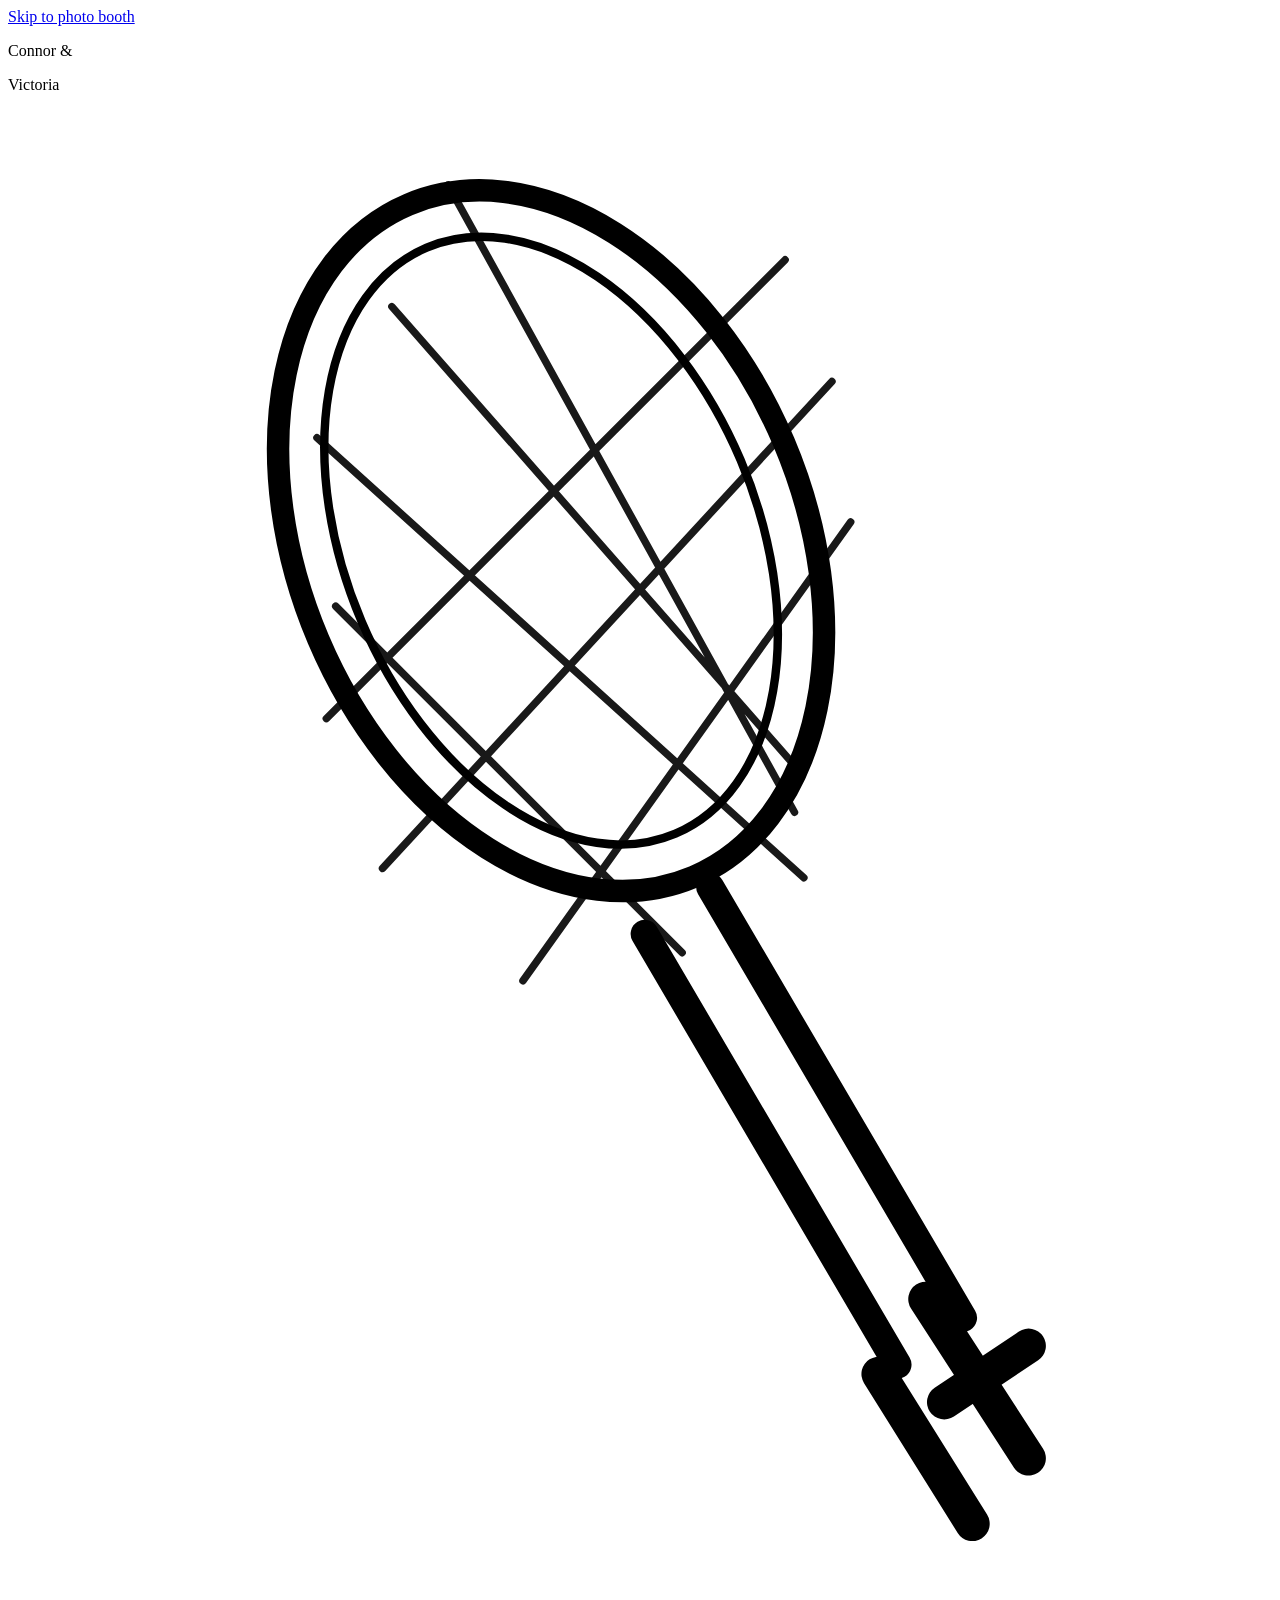
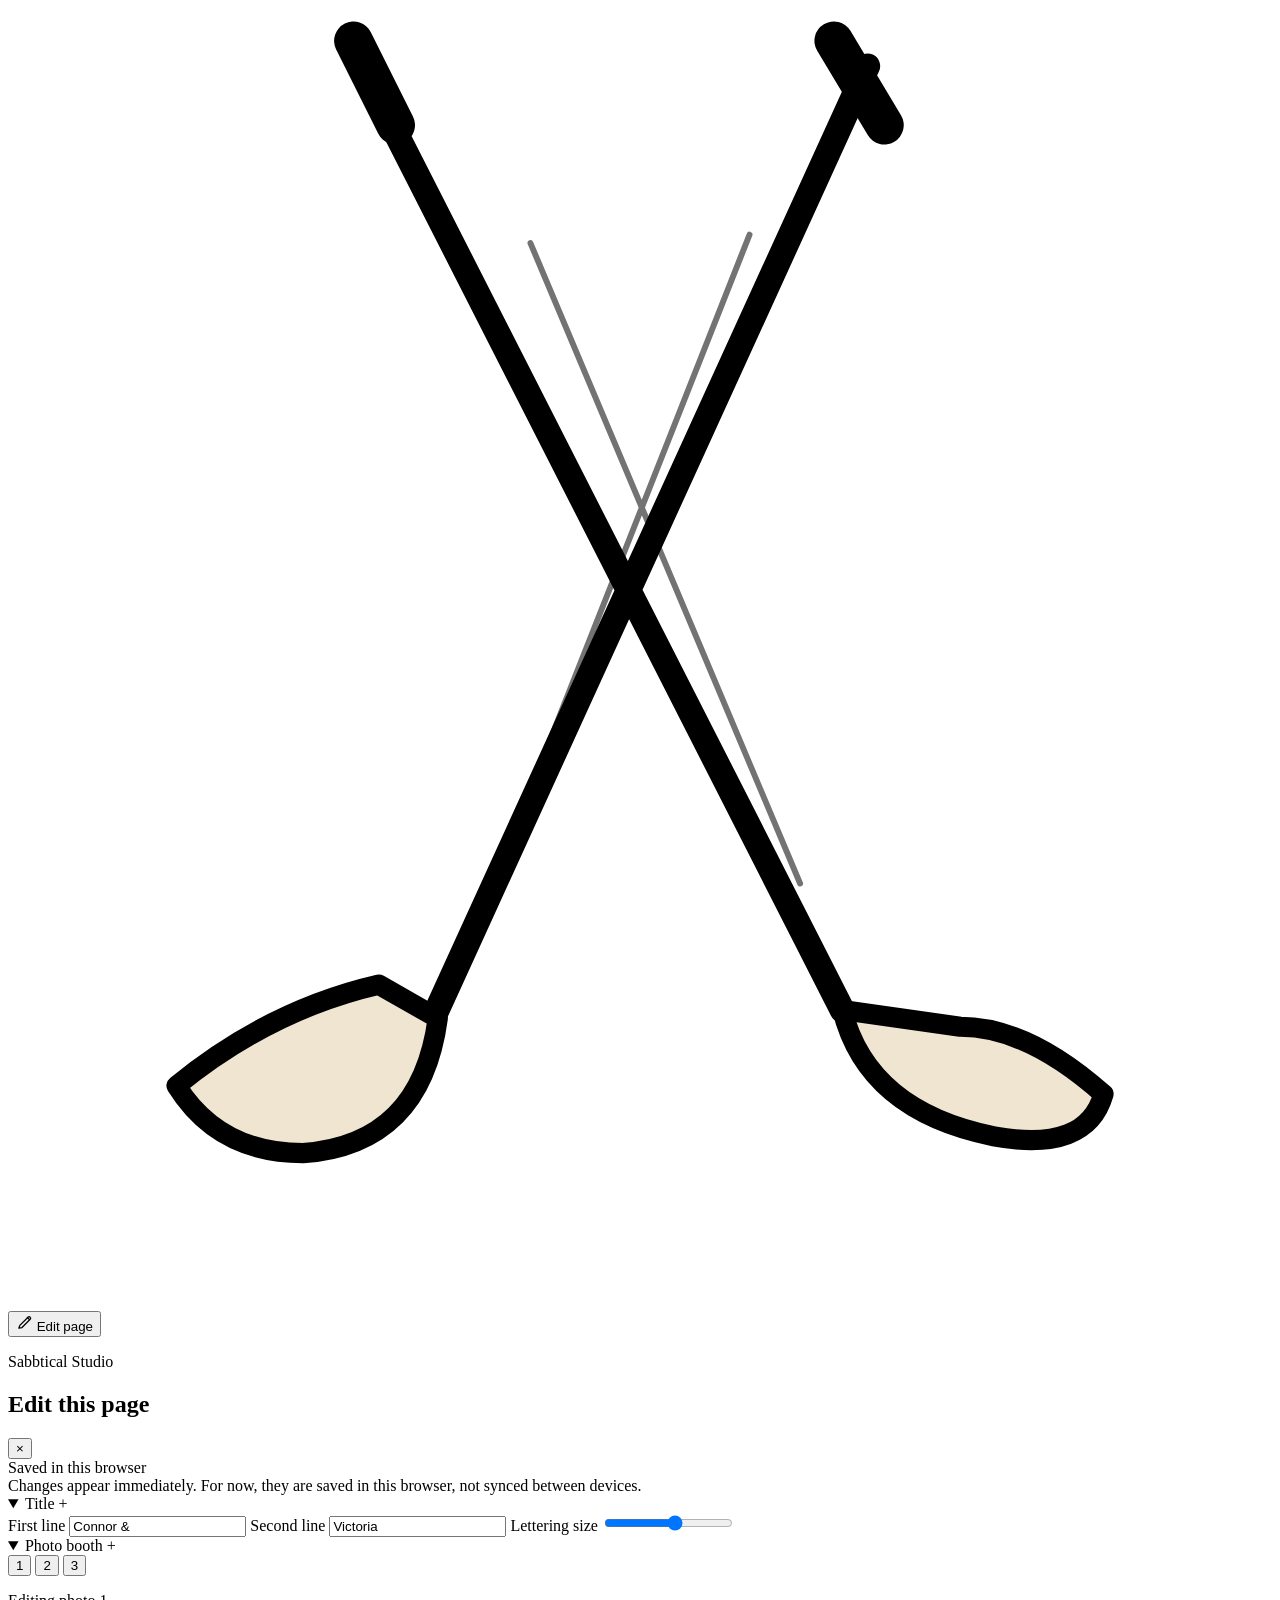
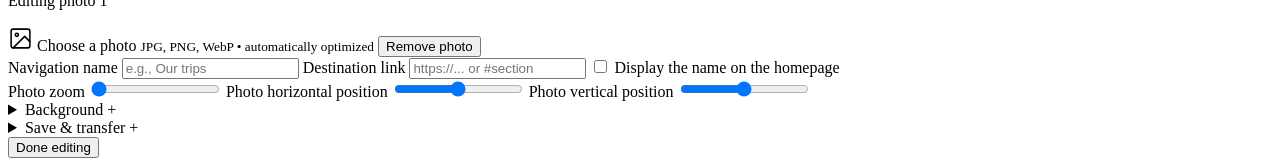
==== index.html @ 10ecfcf0 "Add editable Sabbtical homepage index.html" ====
<!doctype html>
<html lang="en">
<head>
  <meta charset="UTF-8" />
  <meta name="viewport" content="width=device-width, initial-scale=1.0" />
  <meta name="theme-color" content="#390d0d" />
  <meta name="description" content="Connor & Victoria — a little scrapbook of places and plans." />
  <link rel="preconnect" href="https://fonts.googleapis.com" />
  <link rel="preconnect" href="https://fonts.gstatic.com" crossorigin />
  <link href="https://fonts.googleapis.com/css2?family=Allura&family=Cormorant+Garamond:wght@400;500;600&family=DM+Sans:wght@400;500;600;700&display=swap" rel="stylesheet" />
  <link rel="stylesheet" href="./styles.css" />
  <title>Connor & Victoria</title>
</head>
<body>
  <a class="skip-link" href="#photobooth">Skip to photo booth</a>
  <main class="scrapbook fabric" id="scrapbook">
    <section class="hero" aria-label="Connor and Victoria introduction">
      <div class="hero-inner">
        <div class="invitation" id="invitation">
          <div class="invitation-edge" aria-hidden="true"></div>
          <div class="invitation-paper">
            <div class="invitation-hairline" aria-hidden="true"></div>
            <div class="invitation-contents">
              <p class="handwritten handwritten-top" id="titleLine1">Connor &amp;</p>
              <p class="handwritten handwritten-bottom" id="titleLine2">Victoria</p>
              <svg class="racket-sketch" viewBox="0 0 135 155" xmlns="http://www.w3.org/2000/svg" aria-hidden="true">
                <g fill="none" stroke="currentColor" stroke-linecap="round" stroke-linejoin="round">
                  <ellipse cx="58" cy="46" rx="27" ry="39" transform="rotate(-23 58 46)" stroke-width="2.4"/>
                  <ellipse cx="58" cy="46" rx="22" ry="34" transform="rotate(-23 58 46)" stroke-width=".9"/>
                  <path d="M75 83l27 46M68 88l27 46" stroke-width="3"/>
                  <path d="M98 127l11 17M93 135l10 16M100 138l9-6" stroke-width="3.7"/>
                  <path d="M41 21l43 49M33 35l52 47M35 53l37 37M47 8l37 67M34 65l49-49M40 81l48-52M55 93l35-49" stroke-width=".8" opacity=".9"/>
                </g>
              </svg>
              <svg class="golf-sketch" viewBox="0 0 150 155" xmlns="http://www.w3.org/2000/svg" aria-hidden="true">
                <g fill="none" stroke="currentColor" stroke-linecap="round" stroke-linejoin="round">
                  <path d="M43 14l56 110M102 12L50 126" stroke-width="3"/>
                  <path d="M41 9l5 10M98 9l6 10" stroke-width="4.6"/>
                  <path d="M99 124q3 12 18 15 11 2 13-5-9-8-17-8Z" fill="#efe5d1" stroke-width="2.4"/>
                  <path d="M51 125q-2 15-16 16-10 0-15-8 11-9 24-12Z" fill="#efe5d1" stroke-width="2.4"/>
                  <path d="M62 33l32 76M88 32l-30 76" stroke-width=".7" opacity=".55"/>
                </g>
              </svg>
            </div>
          </div>
        </div>
      </div>
    </section>

    <section class="photobooth-section" id="photobooth" aria-label="Three photograph navigation frames">
      <div class="photo-stage">
        <img class="floating-star star-left-top" src="./assets/gold_star_2.webp" alt="" draggable="false" />
        <img class="floating-star star-right-top" src="./assets/gold_star_1.webp" alt="" draggable="false" />
        <img class="floating-star star-right-middle" src="./assets/gold_star_4.webp" alt="" draggable="false" />
        <img class="floating-star star-left-bottom" src="./assets/gold_star_6.webp" alt="" draggable="false" />
        <img class="floating-star star-right-bottom" src="./assets/gold_star_5.webp" alt="" draggable="false" />

        <div class="photo-strip" id="photoStrip">
          <a class="photo-frame photo-frame-one" data-frame="0" tabindex="0" aria-label="Photo frame one — destination not set">
            <span class="frame-photo-area">
              <span class="frame-paper" aria-hidden="true"></span>
              <img class="frame-upload" alt="" hidden />
            </span>
            <img class="frame-border" src="./assets/photo_frame_1_photo_window.webp" alt="" draggable="false" />
            <span class="frame-label" hidden></span>
          </a>
          <a class="photo-frame photo-frame-two" data-frame="1" tabindex="0" aria-label="Photo frame two — destination not set">
            <span class="frame-photo-area">
              <span class="frame-paper" aria-hidden="true"></span>
              <img class="frame-upload" alt="" hidden />
            </span>
            <img class="frame-border" src="./assets/photo_frame_2_photo_window.webp" alt="" draggable="false" />
            <span class="frame-label" hidden></span>
          </a>
          <a class="photo-frame photo-frame-three" data-frame="2" tabindex="0" aria-label="Photo frame three — destination not set">
            <span class="frame-photo-area">
              <span class="frame-paper" aria-hidden="true"></span>
              <img class="frame-upload" alt="" hidden />
            </span>
            <img class="frame-border" src="./assets/photo_frame_3_photo_window.webp" alt="" draggable="false" />
            <span class="frame-label" hidden></span>
          </a>
        </div>
      </div>
    </section>
  </main>

  <button class="edit-fab" id="editToggle" aria-expanded="false" aria-controls="editorPanel" title="Edit this page" type="button">
    <svg viewBox="0 0 24 24" width="17" height="17" fill="none" stroke="currentColor" stroke-width="1.8" stroke-linecap="round" stroke-linejoin="round" aria-hidden="true"><path d="m16 5 3 3M4 20l4.5-.9L20 7.5a2.1 2.1 0 0 0-3-3L5.4 16.1 4 20Z" /></svg>
    <span>Edit page</span>
  </button>

  <div class="panel-overlay" id="panelOverlay" hidden></div>
  <aside class="editor-panel" id="editorPanel" aria-label="Homepage editor" aria-hidden="true">
    <div class="editor-header">
      <div>
        <p class="editor-eyebrow">Sabbtical Studio</p>
        <h2>Edit this page</h2>
      </div>
      <button class="icon-button close-editor" id="closeEditor" type="button" aria-label="Close editor">×</button>
    </div>
    <div class="editor-body">
      <div class="save-status"><span class="save-dot"></span><span id="saveStatusText">Saved in this browser</span></div>
      <div class="editor-info">Changes appear immediately. For now, they are saved in this browser, not synced between devices.</div>

      <details class="editor-group" open>
        <summary>Title <span class="summary-icon">+</span></summary>
        <div class="group-content">
          <label for="line1Input">First line</label>
          <input type="text" id="line1Input" maxlength="45" autocomplete="off" value="Connor &" />
          <label for="line2Input">Second line</label>
          <input type="text" id="line2Input" maxlength="45" autocomplete="off" value="Victoria" />
          <label for="typeSize">Lettering size</label>
          <input id="typeSize" type="range" min="75" max="120" value="100" />
        </div>
      </details>

      <details class="editor-group" open>
        <summary>Photo booth <span class="summary-icon">+</span></summary>
        <div class="group-content">
          <div class="frame-selector" role="group" aria-label="Choose a photo frame">
            <button type="button" class="frame-select active" data-select="0" aria-pressed="true">1</button>
            <button type="button" class="frame-select" data-select="1" aria-pressed="false">2</button>
            <button type="button" class="frame-select" data-select="2" aria-pressed="false">3</button>
          </div>
          <p class="frame-edit-caption" id="selectedFrameText">Editing photo 1</p>
          <label class="upload-zone" for="photoInput" id="uploadZone">
            <svg width="25" height="25" viewBox="0 0 24 24" fill="none" stroke="currentColor" stroke-width="1.5" stroke-linecap="round" stroke-linejoin="round" aria-hidden="true"><rect x="3" y="3" width="18" height="18" rx="2"/><circle cx="8.5" cy="8.5" r="1.5"/><path d="m21 15-5-5L5 21"/></svg>
            <span>Choose a photo</span>
            <small>JPG, PNG, WebP • automatically optimized</small>
            <input id="photoInput" type="file" accept="image/png,image/jpeg,image/webp" hidden />
          </label>
          <button type="button" class="editor-text-button" id="removePhoto">Remove photo</button>
          <div class="editor-divider"></div>
          <label for="navLabelInput">Navigation name</label>
          <input id="navLabelInput" type="text" placeholder="e.g., Our trips" maxlength="50" />
          <label for="navUrlInput">Destination link</label>
          <input id="navUrlInput" type="text" placeholder="https://... or #section" />
          <label class="check-row"><input id="showLabelInput" type="checkbox" /> Display the name on the homepage</label>
          <div class="editor-divider"></div>
          <label for="zoomInput">Photo zoom</label>
          <input type="range" id="zoomInput" min="100" max="220" value="100" />
          <label for="positionXInput">Photo horizontal position</label>
          <input type="range" id="positionXInput" min="0" max="100" value="50" />
          <label for="positionYInput">Photo vertical position</label>
          <input type="range" id="positionYInput" min="0" max="100" value="50" />
        </div>
      </details>

      <details class="editor-group">
        <summary>Background <span class="summary-icon">+</span></summary>
        <div class="group-content">
          <p class="quiet">The original burgundy fabric texture is included. You can replace it with another image later.</p>
          <label class="upload-zone smaller" for="backgroundInput"><span>Replace fabric texture</span><input id="backgroundInput" type="file" accept="image/png,image/jpeg,image/webp" hidden /></label>
          <button type="button" class="editor-text-button" id="resetBackground">Restore original fabric</button>
        </div>
      </details>

      <details class="editor-group">
        <summary>Save &amp; transfer <span class="summary-icon">+</span></summary>
        <div class="group-content">
          <p class="quiet">Download a copy of your edits, including your pictures. You can import the file on another browser until shared accounts are connected.</p>
          <button class="editor-action" id="exportBackup" type="button">Download my edits</button>
          <label class="editor-action secondary-action" for="importBackup">Import saved edits<input id="importBackup" type="file" accept=".json,application/json" hidden /></label>
          <button class="editor-text-button danger" id="resetAll" type="button">Reset this browser to the original design</button>
        </div>
      </details>
    </div>
    <div class="editor-footer">
      <button id="doneEditing" class="done-button" type="button">Done editing</button>
    </div>
  </aside>
  <div id="toast" class="toast" role="status" aria-live="polite"></div>
  <script src="./app.js" defer></script>
</body>
</html>
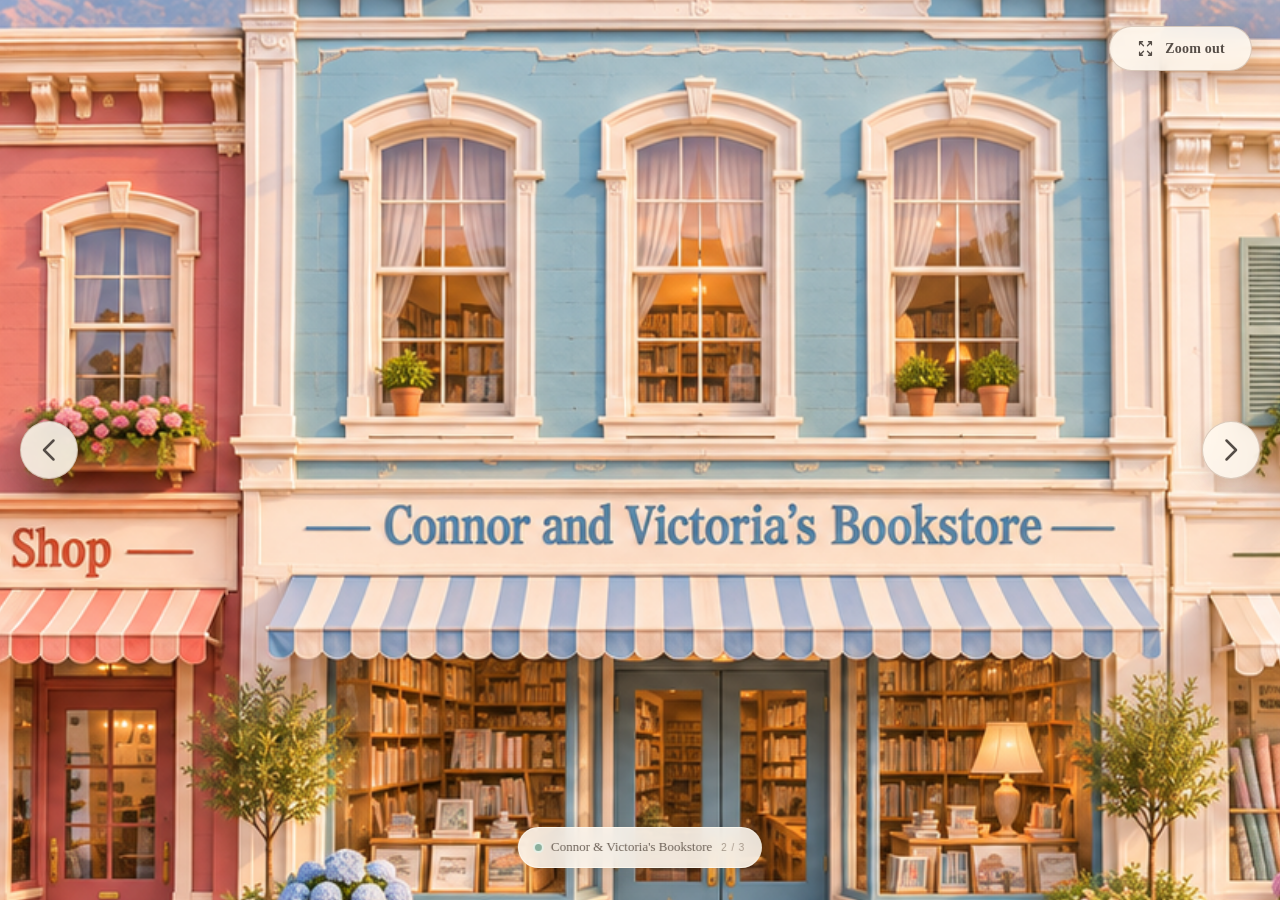
==== commit 017fc56c: "Launch interactive three-store coastal landing page with smooth camera navigation; preserve original" ====
--- a/index.html
+++ b/index.html
@@ -1,176 +1,43 @@
 <!doctype html>
 <html lang="en">
 <head>
-  <meta charset="UTF-8" />
-  <meta name="viewport" content="width=device-width, initial-scale=1.0" />
-  <meta name="theme-color" content="#390d0d" />
-  <meta name="description" content="Connor & Victoria — a little scrapbook of places and plans." />
-  <link rel="preconnect" href="https://fonts.googleapis.com" />
-  <link rel="preconnect" href="https://fonts.gstatic.com" crossorigin />
-  <link href="https://fonts.googleapis.com/css2?family=Allura&family=Cormorant+Garamond:wght@400;500;600&family=DM+Sans:wght@400;500;600;700&display=swap" rel="stylesheet" />
-  <link rel="stylesheet" href="./styles.css" />
-  <title>Connor & Victoria</title>
+  <meta charset="utf-8">
+  <meta name="viewport" content="width=device-width, initial-scale=1, viewport-fit=cover">
+  <meta name="theme-color" content="#edc8bd">
+  <meta name="description" content="Take a stroll through Connor and Victoria's little coastal town.">
+  <title>Connor & Victoria · Our Little Town</title>
+  <link rel="preload" href="./assets/storefront-scene.webp" as="image" type="image/webp">
+  <link rel="stylesheet" href="./street.css">
+  <script src="./street.js" defer></script>
 </head>
 <body>
-  <a class="skip-link" href="#photobooth">Skip to photo booth</a>
-  <main class="scrapbook fabric" id="scrapbook">
-    <section class="hero" aria-label="Connor and Victoria introduction">
-      <div class="hero-inner">
-        <div class="invitation" id="invitation">
-          <div class="invitation-edge" aria-hidden="true"></div>
-          <div class="invitation-paper">
-            <div class="invitation-hairline" aria-hidden="true"></div>
-            <div class="invitation-contents">
-              <p class="handwritten handwritten-top" id="titleLine1">Connor &amp;</p>
-              <p class="handwritten handwritten-bottom" id="titleLine2">Victoria</p>
-              <svg class="racket-sketch" viewBox="0 0 135 155" xmlns="http://www.w3.org/2000/svg" aria-hidden="true">
-                <g fill="none" stroke="currentColor" stroke-linecap="round" stroke-linejoin="round">
-                  <ellipse cx="58" cy="46" rx="27" ry="39" transform="rotate(-23 58 46)" stroke-width="2.4"/>
-                  <ellipse cx="58" cy="46" rx="22" ry="34" transform="rotate(-23 58 46)" stroke-width=".9"/>
-                  <path d="M75 83l27 46M68 88l27 46" stroke-width="3"/>
-                  <path d="M98 127l11 17M93 135l10 16M100 138l9-6" stroke-width="3.7"/>
-                  <path d="M41 21l43 49M33 35l52 47M35 53l37 37M47 8l37 67M34 65l49-49M40 81l48-52M55 93l35-49" stroke-width=".8" opacity=".9"/>
-                </g>
-              </svg>
-              <svg class="golf-sketch" viewBox="0 0 150 155" xmlns="http://www.w3.org/2000/svg" aria-hidden="true">
-                <g fill="none" stroke="currentColor" stroke-linecap="round" stroke-linejoin="round">
-                  <path d="M43 14l56 110M102 12L50 126" stroke-width="3"/>
-                  <path d="M41 9l5 10M98 9l6 10" stroke-width="4.6"/>
-                  <path d="M99 124q3 12 18 15 11 2 13-5-9-8-17-8Z" fill="#efe5d1" stroke-width="2.4"/>
-                  <path d="M51 125q-2 15-16 16-10 0-15-8 11-9 24-12Z" fill="#efe5d1" stroke-width="2.4"/>
-                  <path d="M62 33l32 76M88 32l-30 76" stroke-width=".7" opacity=".55"/>
-                </g>
-              </svg>
-            </div>
-          </div>
-        </div>
+  <main class="street" id="street" aria-label="Explore Connor and Victoria's three seaside shops">
+    <div class="camera" id="camera" aria-label="Three pastel storefronts on a seaside street at golden hour: Connor's Coffee Shop, Connor and Victoria's Bookstore, and Victoria's Hobby Store">
+      <img id="street-image" class="street-image" src="./assets/storefront-scene.webp" width="1672" height="941" alt="A beautifully detailed coastal street at golden hour, with a pink coffee shop, a blue bookstore and a white hobby store under striped awnings; mountains and the sea behind them." draggable="false">
+      <div class="overview-hotspots" id="hotspots" aria-label="Choose a storefront">
+        <button class="hotspot" type="button" data-target="0" aria-label="Zoom in on Connor's Coffee Shop" title="Connor's Coffee Shop"></button>
+        <button class="hotspot" type="button" data-target="1" aria-label="Zoom in on Connor and Victoria's Bookstore" title="Connor and Victoria's Bookstore"></button>
+        <button class="hotspot" type="button" data-target="2" aria-label="Zoom in on Victoria's Hobby Store" title="Victoria's Hobby Store"></button>
       </div>
-    </section>
-
-    <section class="photobooth-section" id="photobooth" aria-label="Three photograph navigation frames">
-      <div class="photo-stage">
-        <img class="floating-star star-left-top" src="./assets/gold_star_2.webp" alt="" draggable="false" />
-        <img class="floating-star star-right-top" src="./assets/gold_star_1.webp" alt="" draggable="false" />
-        <img class="floating-star star-right-middle" src="./assets/gold_star_4.webp" alt="" draggable="false" />
-        <img class="floating-star star-left-bottom" src="./assets/gold_star_6.webp" alt="" draggable="false" />
-        <img class="floating-star star-right-bottom" src="./assets/gold_star_5.webp" alt="" draggable="false" />
-
-        <div class="photo-strip" id="photoStrip">
-          <a class="photo-frame photo-frame-one" data-frame="0" tabindex="0" aria-label="Photo frame one — destination not set">
-            <span class="frame-photo-area">
-              <span class="frame-paper" aria-hidden="true"></span>
-              <img class="frame-upload" alt="" hidden />
-            </span>
-            <img class="frame-border" src="./assets/photo_frame_1_photo_window.webp" alt="" draggable="false" />
-            <span class="frame-label" hidden></span>
-          </a>
-          <a class="photo-frame photo-frame-two" data-frame="1" tabindex="0" aria-label="Photo frame two — destination not set">
-            <span class="frame-photo-area">
-              <span class="frame-paper" aria-hidden="true"></span>
-              <img class="frame-upload" alt="" hidden />
-            </span>
-            <img class="frame-border" src="./assets/photo_frame_2_photo_window.webp" alt="" draggable="false" />
-            <span class="frame-label" hidden></span>
-          </a>
-          <a class="photo-frame photo-frame-three" data-frame="2" tabindex="0" aria-label="Photo frame three — destination not set">
-            <span class="frame-photo-area">
-              <span class="frame-paper" aria-hidden="true"></span>
-              <img class="frame-upload" alt="" hidden />
-            </span>
-            <img class="frame-border" src="./assets/photo_frame_3_photo_window.webp" alt="" draggable="false" />
-            <span class="frame-label" hidden></span>
-          </a>
-        </div>
-      </div>
-    </section>
+    </div>
+    <nav class="explore" aria-label="Street navigation">
+      <button type="button" class="street-arrow previous" id="previous" aria-label="Previous shop" title="Previous shop">
+        <svg viewBox="0 0 32 32" fill="none" aria-hidden="true"><path d="M20.5 6.5 11 16l9.5 9.5" stroke="currentColor" stroke-width="2.5" stroke-linecap="round" stroke-linejoin="round"/></svg>
+      </button>
+      <button type="button" class="street-arrow next" id="next" aria-label="Next shop" title="Next shop">
+        <svg viewBox="0 0 32 32" fill="none" aria-hidden="true"><path d="M11.5 6.5 21 16l-9.5 9.5" stroke="currentColor" stroke-width="2.5" stroke-linecap="round" stroke-linejoin="round"/></svg>
+      </button>
+    </nav>
+    <button class="zoom-toggle" id="zoom-toggle" type="button" aria-label="Zoom out to see all three shops" title="See the full street">
+      <svg viewBox="0 0 24 24" fill="none" aria-hidden="true"><path d="M8.25 3.5H4.5v3.75M15.75 3.5h3.75v3.75M8.25 20.5H4.5v-3.75m11.25 3.75h3.75v-3.75M4.5 3.5l5 5m10-5-5 5m-10 12 5-5m10 5-5-5" stroke="currentColor" stroke-width="1.65" stroke-linecap="round" stroke-linejoin="round"/></svg>
+      <span id="zoom-label">Zoom out</span>
+    </button>
+    <div class="location-chip" id="location-chip" role="status" aria-live="polite">
+      <span class="chip-dot" aria-hidden="true"></span>
+      <span id="location-name">Connor & Victoria's Bookstore</span>
+      <span class="chip-count" id="location-count">2 / 3</span>
+    </div>
+    <span class="swipe-hint" id="swipe-hint" aria-hidden="true">← swipe to explore →</span>
   </main>
-
-  <button class="edit-fab" id="editToggle" aria-expanded="false" aria-controls="editorPanel" title="Edit this page" type="button">
-    <svg viewBox="0 0 24 24" width="17" height="17" fill="none" stroke="currentColor" stroke-width="1.8" stroke-linecap="round" stroke-linejoin="round" aria-hidden="true"><path d="m16 5 3 3M4 20l4.5-.9L20 7.5a2.1 2.1 0 0 0-3-3L5.4 16.1 4 20Z" /></svg>
-    <span>Edit page</span>
-  </button>
-
-  <div class="panel-overlay" id="panelOverlay" hidden></div>
-  <aside class="editor-panel" id="editorPanel" aria-label="Homepage editor" aria-hidden="true">
-    <div class="editor-header">
-      <div>
-        <p class="editor-eyebrow">Sabbtical Studio</p>
-        <h2>Edit this page</h2>
-      </div>
-      <button class="icon-button close-editor" id="closeEditor" type="button" aria-label="Close editor">×</button>
-    </div>
-    <div class="editor-body">
-      <div class="save-status"><span class="save-dot"></span><span id="saveStatusText">Saved in this browser</span></div>
-      <div class="editor-info">Changes appear immediately. For now, they are saved in this browser, not synced between devices.</div>
-
-      <details class="editor-group" open>
-        <summary>Title <span class="summary-icon">+</span></summary>
-        <div class="group-content">
-          <label for="line1Input">First line</label>
-          <input type="text" id="line1Input" maxlength="45" autocomplete="off" value="Connor &" />
-          <label for="line2Input">Second line</label>
-          <input type="text" id="line2Input" maxlength="45" autocomplete="off" value="Victoria" />
-          <label for="typeSize">Lettering size</label>
-          <input id="typeSize" type="range" min="75" max="120" value="100" />
-        </div>
-      </details>
-
-      <details class="editor-group" open>
-        <summary>Photo booth <span class="summary-icon">+</span></summary>
-        <div class="group-content">
-          <div class="frame-selector" role="group" aria-label="Choose a photo frame">
-            <button type="button" class="frame-select active" data-select="0" aria-pressed="true">1</button>
-            <button type="button" class="frame-select" data-select="1" aria-pressed="false">2</button>
-            <button type="button" class="frame-select" data-select="2" aria-pressed="false">3</button>
-          </div>
-          <p class="frame-edit-caption" id="selectedFrameText">Editing photo 1</p>
-          <label class="upload-zone" for="photoInput" id="uploadZone">
-            <svg width="25" height="25" viewBox="0 0 24 24" fill="none" stroke="currentColor" stroke-width="1.5" stroke-linecap="round" stroke-linejoin="round" aria-hidden="true"><rect x="3" y="3" width="18" height="18" rx="2"/><circle cx="8.5" cy="8.5" r="1.5"/><path d="m21 15-5-5L5 21"/></svg>
-            <span>Choose a photo</span>
-            <small>JPG, PNG, WebP • automatically optimized</small>
-            <input id="photoInput" type="file" accept="image/png,image/jpeg,image/webp" hidden />
-          </label>
-          <button type="button" class="editor-text-button" id="removePhoto">Remove photo</button>
-          <div class="editor-divider"></div>
-          <label for="navLabelInput">Navigation name</label>
-          <input id="navLabelInput" type="text" placeholder="e.g., Our trips" maxlength="50" />
-          <label for="navUrlInput">Destination link</label>
-          <input id="navUrlInput" type="text" placeholder="https://... or #section" />
-          <label class="check-row"><input id="showLabelInput" type="checkbox" /> Display the name on the homepage</label>
-          <div class="editor-divider"></div>
-          <label for="zoomInput">Photo zoom</label>
-          <input type="range" id="zoomInput" min="100" max="220" value="100" />
-          <label for="positionXInput">Photo horizontal position</label>
-          <input type="range" id="positionXInput" min="0" max="100" value="50" />
-          <label for="positionYInput">Photo vertical position</label>
-          <input type="range" id="positionYInput" min="0" max="100" value="50" />
-        </div>
-      </details>
-
-      <details class="editor-group">
-        <summary>Background <span class="summary-icon">+</span></summary>
-        <div class="group-content">
-          <p class="quiet">The original burgundy fabric texture is included. You can replace it with another image later.</p>
-          <label class="upload-zone smaller" for="backgroundInput"><span>Replace fabric texture</span><input id="backgroundInput" type="file" accept="image/png,image/jpeg,image/webp" hidden /></label>
-          <button type="button" class="editor-text-button" id="resetBackground">Restore original fabric</button>
-        </div>
-      </details>
-
-      <details class="editor-group">
-        <summary>Save &amp; transfer <span class="summary-icon">+</span></summary>
-        <div class="group-content">
-          <p class="quiet">Download a copy of your edits, including your pictures. You can import the file on another browser until shared accounts are connected.</p>
-          <button class="editor-action" id="exportBackup" type="button">Download my edits</button>
-          <label class="editor-action secondary-action" for="importBackup">Import saved edits<input id="importBackup" type="file" accept=".json,application/json" hidden /></label>
-          <button class="editor-text-button danger" id="resetAll" type="button">Reset this browser to the original design</button>
-        </div>
-      </details>
-    </div>
-    <div class="editor-footer">
-      <button id="doneEditing" class="done-button" type="button">Done editing</button>
-    </div>
-  </aside>
-  <div id="toast" class="toast" role="status" aria-live="polite"></div>
-  <script src="./app.js" defer></script>
 </body>
 </html>
--- a/street.css
+++ b/street.css
@@ -0,0 +1,34 @@
+:root{color-scheme:light;--control-bg:rgba(255,250,241,.87);--control-border:rgba(150,116,96,.33);--control-text:#554d47}
+*,*::before,*::after{box-sizing:border-box}
+html,body{margin:0;width:100%;height:100%;overflow:hidden}
+body{font-family:Georgia,'Times New Roman',serif;background:#eed1bc;-webkit-font-smoothing:antialiased}
+button{font:inherit;-webkit-tap-highlight-color:transparent;cursor:pointer}
+button:focus-visible{outline:3px solid #3a6c91;outline-offset:3px}
+.street{position:relative;width:100%;height:100vh;height:100dvh;min-height:320px;overflow:hidden;background:radial-gradient(ellipse at 50% 36%,#f4d7cd 0%,#f5d1c0 54%,#e3c5aa 100%);isolation:isolate}
+.camera{position:absolute;inset:0;overflow:hidden;touch-action:pan-y;cursor:grab}
+.camera:active{cursor:grabbing}
+.street-image{position:absolute;left:0;top:0;max-width:none;display:block;pointer-events:none;user-select:none;transition:width 1050ms cubic-bezier(.21,.77,.15,1),height 1050ms cubic-bezier(.21,.77,.15,1),left 1050ms cubic-bezier(.21,.77,.15,1),top 1050ms cubic-bezier(.21,.77,.15,1);will-change:width,height,left,top}
+.street.no-motion .street-image{transition:none}
+.overview-hotspots{position:absolute;inset:0;pointer-events:none}
+.hotspot{position:absolute;background:transparent;pointer-events:none;border:0;border-radius:2px;transition:box-shadow .2s,background .2s}
+.street.overview .hotspot{pointer-events:auto}
+.street.overview .hotspot:hover,.street.overview .hotspot:focus-visible{background:rgba(255,255,255,.055);box-shadow:inset 0 0 0 3px rgba(255,248,219,.76),0 0 25px rgba(255,245,205,.46)}
+.street-arrow,.zoom-toggle{position:absolute;z-index:5;display:flex;align-items:center;justify-content:center;color:var(--control-text);border:1px solid var(--control-border);background:var(--control-bg);box-shadow:0 5px 25px rgba(66,51,37,.15);backdrop-filter:blur(10px);-webkit-backdrop-filter:blur(10px);transition:transform .18s,opacity .22s,background .18s}
+.street-arrow:hover,.zoom-toggle:hover{background:rgba(255,253,245,.98);transform:translateY(-50%) scale(1.055)}
+.street-arrow{top:50%;width:58px;height:58px;border-radius:50%;padding:12px;transform:translateY(-50%)}
+.street-arrow svg{height:100%;width:100%}
+.street-arrow.previous{left:max(20px,env(safe-area-inset-left))}
+.street-arrow.next{right:max(20px,env(safe-area-inset-right))}
+.street-arrow[hidden]{display:none}
+.zoom-toggle{top:max(26px,env(safe-area-inset-top));right:max(28px,env(safe-area-inset-right));min-width:143px;min-height:45px;display:flex;gap:10px;padding:10px 18px;border-radius:100px;letter-spacing:.015em;font-size:14px;font-weight:bold}
+.zoom-toggle:hover{transform:scale(1.035)}
+.zoom-toggle svg{width:19px;height:19px;flex:none}
+.location-chip{position:absolute;z-index:4;bottom:max(32px,env(safe-area-inset-bottom));left:50%;transform:translateX(-50%);display:flex;align-items:center;gap:9px;padding:11px 16px;border:1px solid rgba(255,251,240,.77);border-radius:100px;background:rgba(255,250,242,.88);color:#6d6258;box-shadow:0 5px 22px rgba(69,52,43,.14);backdrop-filter:blur(10px);-webkit-backdrop-filter:blur(10px);white-space:nowrap;font:500 13px/1.3 Georgia,serif;max-width:calc(100vw - 35px)}
+.chip-dot{width:7px;height:7px;flex:none;background:#8baf9c;border-radius:50%;box-shadow:0 0 0 2px #e6f0e6}
+.chip-count{color:#a79a8c;font-family:Arial,sans-serif;font-size:10px;letter-spacing:.09em;flex:none}
+.swipe-hint{position:absolute;z-index:4;bottom:97px;left:50%;transform:translateX(-50%);padding:7px 12px;border-radius:100px;background:rgba(255,251,246,.74);color:#6b5b52;font:12px Georgia,serif;opacity:0;pointer-events:none;white-space:nowrap}
+.street.overview .location-chip{opacity:0;pointer-events:none}
+.street.overview .street-arrow{display:none}
+@media (max-width:780px){.street-arrow{height:48px;width:48px;padding:10px}.street-arrow.previous{left:9px}.street-arrow.next{right:9px}.zoom-toggle{top:max(14px,env(safe-area-inset-top));right:max(14px,env(safe-area-inset-right));min-width:130px;min-height:43px;padding:8px 14px;font-size:13px}.location-chip{font-size:12px;bottom:max(27px,env(safe-area-inset-bottom));padding:10px 13px}.swipe-hint{opacity:.9}}
+@media(max-width:420px){.location-chip{font-size:11px;gap:7px}.street-arrow{width:43px;height:43px}.swipe-hint{bottom:85px}}
+@media(prefers-reduced-motion:reduce){.street-image,.street-arrow,.zoom-toggle{transition:none!important}.swipe-hint{display:none}}
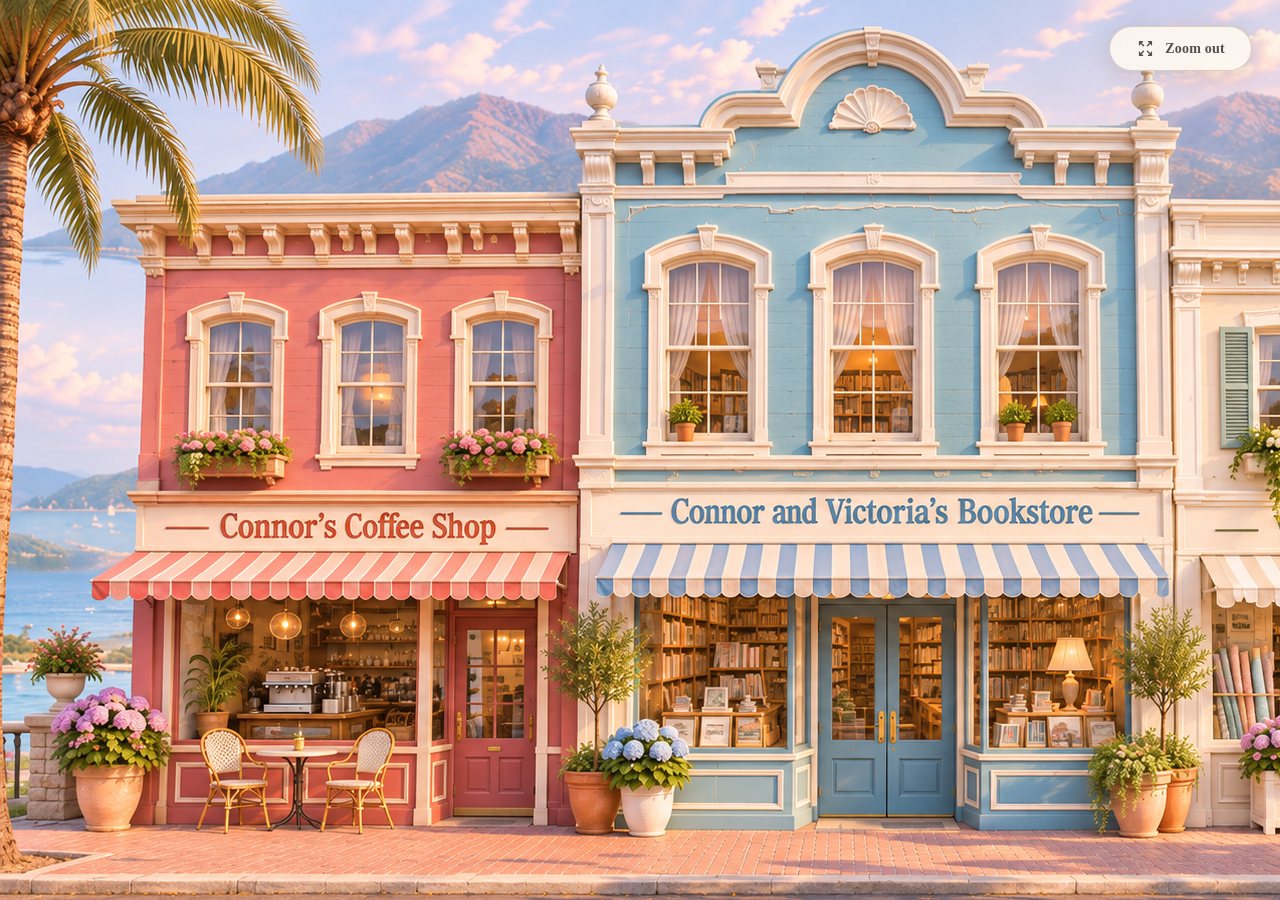
==== commit 59c64bbb: "Use bounded storefront world with clickable stores and walking visitors" ====
--- a/index.html
+++ b/index.html
@@ -11,33 +11,58 @@
   <script src="./street.js" defer></script>
 </head>
 <body>
-  <main class="street" id="street" aria-label="Explore Connor and Victoria's three seaside shops">
+  <main class="street overview" id="street" aria-label="Explore Connor and Victoria's three seaside shops">
     <div class="camera" id="camera" aria-label="Three pastel storefronts on a seaside street at golden hour: Connor's Coffee Shop, Connor and Victoria's Bookstore, and Victoria's Hobby Store">
-      <img id="street-image" class="street-image" src="./assets/storefront-scene.webp" width="1672" height="941" alt="A beautifully detailed coastal street at golden hour, with a pink coffee shop, a blue bookstore and a white hobby store under striped awnings; mountains and the sea behind them." draggable="false">
-      <div class="overview-hotspots" id="hotspots" aria-label="Choose a storefront">
-        <button class="hotspot" type="button" data-target="0" aria-label="Zoom in on Connor's Coffee Shop" title="Connor's Coffee Shop"></button>
-        <button class="hotspot" type="button" data-target="1" aria-label="Zoom in on Connor and Victoria's Bookstore" title="Connor and Victoria's Bookstore"></button>
-        <button class="hotspot" type="button" data-target="2" aria-label="Zoom in on Victoria's Hobby Store" title="Victoria's Hobby Store"></button>
+      <div class="scene-world" id="scene-world">
+        <img id="street-image" class="street-image" src="./assets/storefront-scene.webp" width="1672" height="941" alt="A beautifully detailed coastal street at golden hour, with a pink coffee shop, a blue bookstore and a white hobby store under striped awnings; mountains and the sea behind them." draggable="false">
+        <div class="characters" aria-hidden="true">
+          <div class="person person-connor">
+            <svg viewBox="0 0 64 132" fill="none" aria-hidden="true">
+              <ellipse cx="32" cy="126" rx="25" ry="5" fill="#514D46" opacity=".22"/>
+              <g class="walking-leg left-leg"><path d="M25 91 23 118" stroke="#B5A38C" stroke-width="12" stroke-linecap="round"/><path d="M23 119h-12" stroke="#6B5546" stroke-width="8" stroke-linecap="round"/></g>
+              <g class="walking-leg right-leg"><path d="M40 91 42 118" stroke="#B5A38C" stroke-width="12" stroke-linecap="round"/><path d="M42 119h12" stroke="#6B5546" stroke-width="8" stroke-linecap="round"/></g>
+              <path d="M18 51c-7 6-10 17-11 36" stroke="#C7A282" stroke-width="10" stroke-linecap="round"/>
+              <path d="M47 51c6 6 9 17 10 35" stroke="#C7A282" stroke-width="10" stroke-linecap="round"/>
+              <path d="M19 48c7-5 24-5 30 0l3 48H14l5-48Z" fill="#87A69A"/>
+              <path d="M20 48c7-4 24-4 28 0l3 46H16l4-46Z" fill="#9EB7A3"/>
+              <path d="M29 43h8v10h-8z" fill="#C9A082"/>
+              <ellipse cx="33" cy="29" rx="18" ry="22" fill="#DAB391"/>
+              <path d="M15 29c-4-21 5-30 19-30 17 0 24 14 19 28-4-8-8-14-13-15-8 10-15 9-25 17Z" fill="#604A39"/>
+              <path d="M15 24c2-13 12-21 25-18" stroke="#775843" stroke-width="6" stroke-linecap="round"/>
+              <circle cx="26" cy="30" r="1.5" fill="#685142"/><circle cx="41" cy="30" r="1.5" fill="#685142"/>
+              <path d="M30 40q4 3 7 0" stroke="#AC776B" stroke-width="1.6" stroke-linecap="round"/>
+            </svg>
+          </div>
+          <div class="person person-victoria">
+            <svg viewBox="0 0 64 132" fill="none" aria-hidden="true">
+              <ellipse cx="32" cy="126" rx="24" ry="5" fill="#514D46" opacity=".22"/>
+              <path d="M13 26C11 7 22 1 34 1c16 0 23 12 20 30l2 38H9l4-43Z" fill="#674A3B"/>
+              <g class="walking-leg left-leg"><path d="M25 94 24 119" stroke="#C8A185" stroke-width="10" stroke-linecap="round"/><path d="M24 120h-11" stroke="#855D59" stroke-width="7" stroke-linecap="round"/></g>
+              <g class="walking-leg right-leg"><path d="M39 94 41 119" stroke="#C8A185" stroke-width="10" stroke-linecap="round"/><path d="M41 120h11" stroke="#855D59" stroke-width="7" stroke-linecap="round"/></g>
+              <path d="M19 50c-6 9-7 23-9 36" stroke="#D9AF90" stroke-width="8" stroke-linecap="round"/>
+              <path d="M46 51c7 8 8 22 9 36" stroke="#D9AF90" stroke-width="8" stroke-linecap="round"/>
+              <path d="M22 47c6-4 21-4 25 0l14 52H5l17-52Z" fill="#D99891"/>
+              <path d="M22 49c6-4 21-4 24 0l5 27H14l8-27Z" fill="#E9AEA0"/>
+              <path d="M28 43h9v10h-9z" fill="#D1A58B"/>
+              <ellipse cx="32" cy="29" rx="16" ry="21" fill="#E0B698"/>
+              <path d="M15 28C13 9 26 1 38 7c10 2 17 14 13 26-5-5-9-12-10-20-7 9-15 11-26 15Z" fill="#674A3B"/>
+              <path d="M17 29 13 66M49 29l5 38" stroke="#674A3B" stroke-width="9" stroke-linecap="round"/>
+              <circle cx="26" cy="30" r="1.4" fill="#6D5347"/><circle cx="39" cy="30" r="1.4" fill="#6D5347"/>
+              <path d="M29 40q4 3 7 0" stroke="#B97872" stroke-width="1.6" stroke-linecap="round"/>
+            </svg>
+          </div>
+        </div>
+        <div class="overview-hotspots" id="hotspots" aria-label="Choose a storefront">
+          <button class="hotspot" type="button" data-target="0" aria-label="Zoom in on Connor's Coffee Shop" title="Connor's Coffee Shop"></button>
+          <button class="hotspot" type="button" data-target="1" aria-label="Zoom in on Connor and Victoria's Bookstore" title="Connor and Victoria's Bookstore"></button>
+          <button class="hotspot" type="button" data-target="2" aria-label="Zoom in on Victoria's Hobby Store" title="Victoria's Hobby Store"></button>
+        </div>
       </div>
     </div>
-    <nav class="explore" aria-label="Street navigation">
-      <button type="button" class="street-arrow previous" id="previous" aria-label="Previous shop" title="Previous shop">
-        <svg viewBox="0 0 32 32" fill="none" aria-hidden="true"><path d="M20.5 6.5 11 16l9.5 9.5" stroke="currentColor" stroke-width="2.5" stroke-linecap="round" stroke-linejoin="round"/></svg>
-      </button>
-      <button type="button" class="street-arrow next" id="next" aria-label="Next shop" title="Next shop">
-        <svg viewBox="0 0 32 32" fill="none" aria-hidden="true"><path d="M11.5 6.5 21 16l-9.5 9.5" stroke="currentColor" stroke-width="2.5" stroke-linecap="round" stroke-linejoin="round"/></svg>
-      </button>
-    </nav>
-    <button class="zoom-toggle" id="zoom-toggle" type="button" aria-label="Zoom out to see all three shops" title="See the full street">
+    <button class="zoom-toggle" id="zoom-toggle" type="button" aria-label="Zoom out to see all three shops" title="See the full street" hidden>
       <svg viewBox="0 0 24 24" fill="none" aria-hidden="true"><path d="M8.25 3.5H4.5v3.75M15.75 3.5h3.75v3.75M8.25 20.5H4.5v-3.75m11.25 3.75h3.75v-3.75M4.5 3.5l5 5m10-5-5 5m-10 12 5-5m10 5-5-5" stroke="currentColor" stroke-width="1.65" stroke-linecap="round" stroke-linejoin="round"/></svg>
-      <span id="zoom-label">Zoom out</span>
+      <span>Zoom out</span>
     </button>
-    <div class="location-chip" id="location-chip" role="status" aria-live="polite">
-      <span class="chip-dot" aria-hidden="true"></span>
-      <span id="location-name">Connor & Victoria's Bookstore</span>
-      <span class="chip-count" id="location-count">2 / 3</span>
-    </div>
-    <span class="swipe-hint" id="swipe-hint" aria-hidden="true">← swipe to explore →</span>
   </main>
 </body>
 </html>
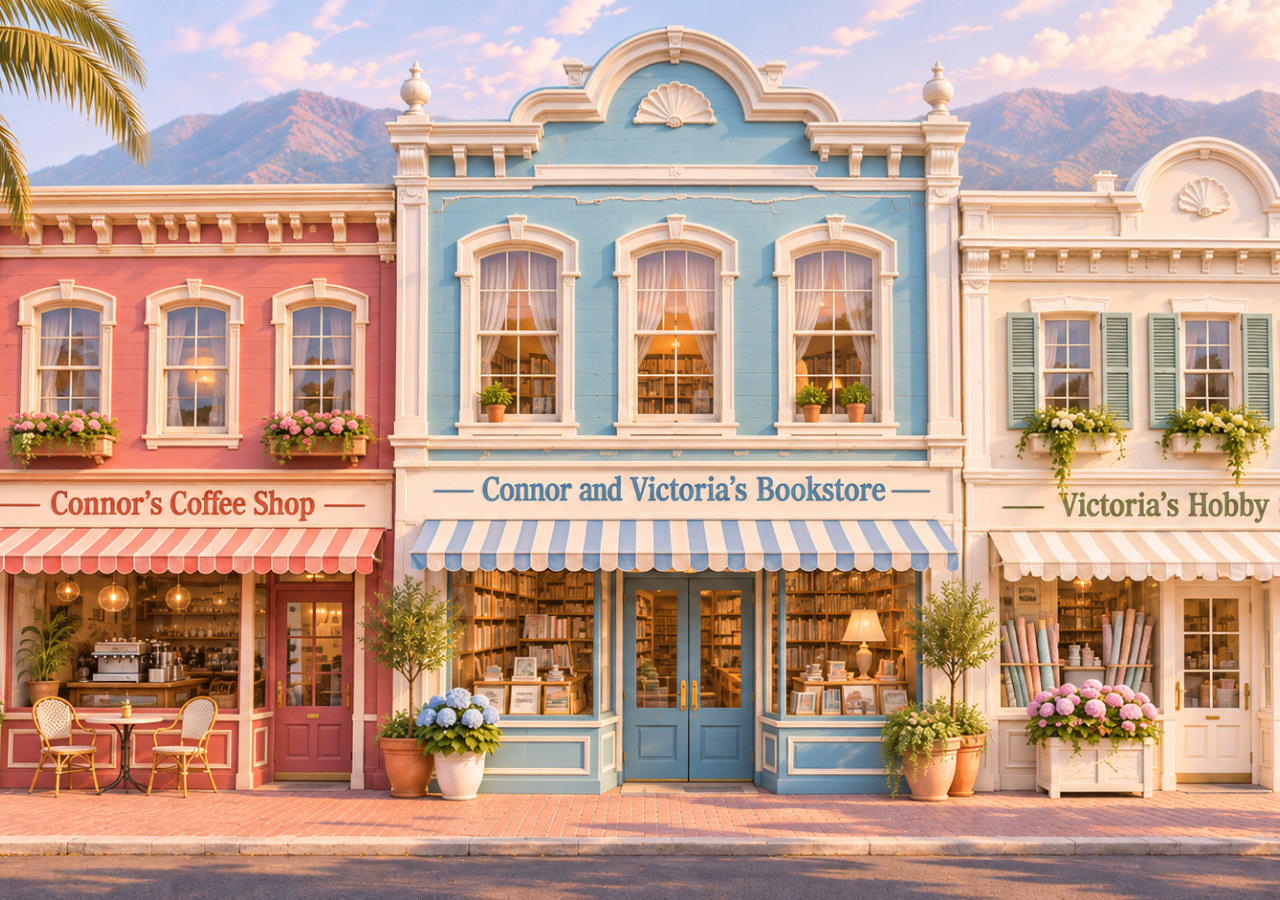
==== commit bff9e89b: "Integrate original animated 3D avatars without changing storefront artwork" ====
--- a/index.html
+++ b/index.html
@@ -8,49 +8,18 @@
   <title>Connor & Victoria · Our Little Town</title>
   <link rel="preload" href="./assets/storefront-scene.webp" as="image" type="image/webp">
   <link rel="stylesheet" href="./street.css">
+  <script src="./characters3d.js" defer></script>
   <script src="./street.js" defer></script>
 </head>
 <body>
   <main class="street overview" id="street" aria-label="Explore Connor and Victoria's three seaside shops">
     <div class="camera" id="camera" aria-label="Three pastel storefronts on a seaside street at golden hour: Connor's Coffee Shop, Connor and Victoria's Bookstore, and Victoria's Hobby Store">
       <div class="scene-world" id="scene-world">
+        <!-- The original approved storefront art is used completely unchanged. -->
         <img id="street-image" class="street-image" src="./assets/storefront-scene.webp" width="1672" height="941" alt="A beautifully detailed coastal street at golden hour, with a pink coffee shop, a blue bookstore and a white hobby store under striped awnings; mountains and the sea behind them." draggable="false">
-        <div class="characters" aria-hidden="true">
-          <div class="person person-connor">
-            <svg viewBox="0 0 64 132" fill="none" aria-hidden="true">
-              <ellipse cx="32" cy="126" rx="25" ry="5" fill="#514D46" opacity=".22"/>
-              <g class="walking-leg left-leg"><path d="M25 91 23 118" stroke="#B5A38C" stroke-width="12" stroke-linecap="round"/><path d="M23 119h-12" stroke="#6B5546" stroke-width="8" stroke-linecap="round"/></g>
-              <g class="walking-leg right-leg"><path d="M40 91 42 118" stroke="#B5A38C" stroke-width="12" stroke-linecap="round"/><path d="M42 119h12" stroke="#6B5546" stroke-width="8" stroke-linecap="round"/></g>
-              <path d="M18 51c-7 6-10 17-11 36" stroke="#C7A282" stroke-width="10" stroke-linecap="round"/>
-              <path d="M47 51c6 6 9 17 10 35" stroke="#C7A282" stroke-width="10" stroke-linecap="round"/>
-              <path d="M19 48c7-5 24-5 30 0l3 48H14l5-48Z" fill="#87A69A"/>
-              <path d="M20 48c7-4 24-4 28 0l3 46H16l4-46Z" fill="#9EB7A3"/>
-              <path d="M29 43h8v10h-8z" fill="#C9A082"/>
-              <ellipse cx="33" cy="29" rx="18" ry="22" fill="#DAB391"/>
-              <path d="M15 29c-4-21 5-30 19-30 17 0 24 14 19 28-4-8-8-14-13-15-8 10-15 9-25 17Z" fill="#604A39"/>
-              <path d="M15 24c2-13 12-21 25-18" stroke="#775843" stroke-width="6" stroke-linecap="round"/>
-              <circle cx="26" cy="30" r="1.5" fill="#685142"/><circle cx="41" cy="30" r="1.5" fill="#685142"/>
-              <path d="M30 40q4 3 7 0" stroke="#AC776B" stroke-width="1.6" stroke-linecap="round"/>
-            </svg>
-          </div>
-          <div class="person person-victoria">
-            <svg viewBox="0 0 64 132" fill="none" aria-hidden="true">
-              <ellipse cx="32" cy="126" rx="24" ry="5" fill="#514D46" opacity=".22"/>
-              <path d="M13 26C11 7 22 1 34 1c16 0 23 12 20 30l2 38H9l4-43Z" fill="#674A3B"/>
-              <g class="walking-leg left-leg"><path d="M25 94 24 119" stroke="#C8A185" stroke-width="10" stroke-linecap="round"/><path d="M24 120h-11" stroke="#855D59" stroke-width="7" stroke-linecap="round"/></g>
-              <g class="walking-leg right-leg"><path d="M39 94 41 119" stroke="#C8A185" stroke-width="10" stroke-linecap="round"/><path d="M41 120h11" stroke="#855D59" stroke-width="7" stroke-linecap="round"/></g>
-              <path d="M19 50c-6 9-7 23-9 36" stroke="#D9AF90" stroke-width="8" stroke-linecap="round"/>
-              <path d="M46 51c7 8 8 22 9 36" stroke="#D9AF90" stroke-width="8" stroke-linecap="round"/>
-              <path d="M22 47c6-4 21-4 25 0l14 52H5l17-52Z" fill="#D99891"/>
-              <path d="M22 49c6-4 21-4 24 0l5 27H14l8-27Z" fill="#E9AEA0"/>
-              <path d="M28 43h9v10h-9z" fill="#D1A58B"/>
-              <ellipse cx="32" cy="29" rx="16" ry="21" fill="#E0B698"/>
-              <path d="M15 28C13 9 26 1 38 7c10 2 17 14 13 26-5-5-9-12-10-20-7 9-15 11-26 15Z" fill="#674A3B"/>
-              <path d="M17 29 13 66M49 29l5 38" stroke="#674A3B" stroke-width="9" stroke-linecap="round"/>
-              <circle cx="26" cy="30" r="1.4" fill="#6D5347"/><circle cx="39" cy="30" r="1.4" fill="#6D5347"/>
-              <path d="M29 40q4 3 7 0" stroke="#B97872" stroke-width="1.6" stroke-linecap="round"/>
-            </svg>
-          </div>
+        <!-- WebGL characters: actual meshes constructed in characters3d.js; not images. -->
+        <div class="characters3d-layer" id="characters3d-layer" aria-label="Connor and Victoria are animated 3D characters; click to wave">
+          <canvas id="characters3d" aria-label="Connor and Victoria 3D avatars" title="Click to wave hello"></canvas>
         </div>
         <div class="overview-hotspots" id="hotspots" aria-label="Choose a storefront">
           <button class="hotspot" type="button" data-target="0" aria-label="Zoom in on Connor's Coffee Shop" title="Connor's Coffee Shop"></button>
--- a/street.css
+++ b/street.css
@@ -5,30 +5,31 @@
 button{font:inherit;-webkit-tap-highlight-color:transparent;cursor:pointer}
 button:focus-visible{outline:3px solid #3a6c91;outline-offset:3px}
 .street{position:relative;width:100%;height:100vh;height:100dvh;min-height:320px;overflow:hidden;background:radial-gradient(ellipse at 50% 36%,#f4d7cd 0%,#f5d1c0 54%,#e3c5aa 100%);isolation:isolate}
-.camera{position:absolute;inset:0;overflow:hidden;touch-action:pan-y;cursor:grab}
-.camera:active{cursor:grabbing}
-.street-image{position:absolute;left:0;top:0;max-width:none;display:block;pointer-events:none;user-select:none;transition:width 1050ms cubic-bezier(.21,.77,.15,1),height 1050ms cubic-bezier(.21,.77,.15,1),left 1050ms cubic-bezier(.21,.77,.15,1),top 1050ms cubic-bezier(.21,.77,.15,1);will-change:width,height,left,top}
-.street.no-motion .street-image{transition:none}
+.camera{position:absolute;inset:0;overflow:hidden;touch-action:manipulation;cursor:default}
+.scene-world{position:absolute;top:0;left:0;width:1672px;height:941px;transform-origin:0 0;transition:transform 1050ms cubic-bezier(.21,.77,.15,1);will-change:transform}
+.street.no-motion .scene-world{transition:none}
+.street-image{position:absolute;inset:0;width:100%;height:100%;max-width:none;display:block;pointer-events:none;user-select:none}
 .overview-hotspots{position:absolute;inset:0;pointer-events:none}
 .hotspot{position:absolute;background:transparent;pointer-events:none;border:0;border-radius:2px;transition:box-shadow .2s,background .2s}
-.street.overview .hotspot{pointer-events:auto}
+.street.overview .hotspot{pointer-events:auto;cursor:pointer}
 .street.overview .hotspot:hover,.street.overview .hotspot:focus-visible{background:rgba(255,255,255,.055);box-shadow:inset 0 0 0 3px rgba(255,248,219,.76),0 0 25px rgba(255,245,205,.46)}
-.street-arrow,.zoom-toggle{position:absolute;z-index:5;display:flex;align-items:center;justify-content:center;color:var(--control-text);border:1px solid var(--control-border);background:var(--control-bg);box-shadow:0 5px 25px rgba(66,51,37,.15);backdrop-filter:blur(10px);-webkit-backdrop-filter:blur(10px);transition:transform .18s,opacity .22s,background .18s}
-.street-arrow:hover,.zoom-toggle:hover{background:rgba(255,253,245,.98);transform:translateY(-50%) scale(1.055)}
-.street-arrow{top:50%;width:58px;height:58px;border-radius:50%;padding:12px;transform:translateY(-50%)}
-.street-arrow svg{height:100%;width:100%}
-.street-arrow.previous{left:max(20px,env(safe-area-inset-left))}
-.street-arrow.next{right:max(20px,env(safe-area-inset-right))}
-.street-arrow[hidden]{display:none}
-.zoom-toggle{top:max(26px,env(safe-area-inset-top));right:max(28px,env(safe-area-inset-right));min-width:143px;min-height:45px;display:flex;gap:10px;padding:10px 18px;border-radius:100px;letter-spacing:.015em;font-size:14px;font-weight:bold}
-.zoom-toggle:hover{transform:scale(1.035)}
+.characters{position:absolute;inset:0;pointer-events:none}
+.person{position:absolute;bottom:67px;width:64px;height:132px;transform-origin:50% 100%;filter:drop-shadow(1px 3px 2px rgba(62,48,37,.16))}
+.person svg{display:block;width:100%;height:100%;overflow:visible}
+.person-connor{left:765px}
+.person-victoria{left:821px}
+.walking-leg{transform-box:fill-box;transform-origin:50% 0}
+.street.bookstore-enter .person-connor{animation:connor-enters 3.1s cubic-bezier(.46,.07,.45,.96) 1.12s both}
+.street.bookstore-enter .person-victoria{animation:victoria-enters 3.1s cubic-bezier(.46,.07,.45,.96) 1.34s both}
+.street.bookstore-enter .left-leg{animation:step-left .42s ease-in-out infinite alternate}
+.street.bookstore-enter .right-leg{animation:step-right .42s ease-in-out infinite alternate}
+@keyframes connor-enters{0%,7%{transform:translateX(0) scale(1);opacity:1}74%{transform:translateX(110px) scale(.98);opacity:1}86%{transform:translateX(122px) scale(.95);opacity:.85}100%{transform:translateX(130px) scale(.90);opacity:0}}
+@keyframes victoria-enters{0%,7%{transform:translateX(0) scale(1);opacity:1}74%{transform:translateX(70px) scale(.98);opacity:1}86%{transform:translateX(79px) scale(.95);opacity:.85}100%{transform:translateX(86px) scale(.90);opacity:0}}
+@keyframes step-left{from{transform:rotate(-13deg)}to{transform:rotate(15deg)}}
+@keyframes step-right{from{transform:rotate(15deg)}to{transform:rotate(-13deg)}}
+.zoom-toggle{position:absolute;z-index:5;top:max(26px,env(safe-area-inset-top));right:max(28px,env(safe-area-inset-right));min-width:143px;min-height:45px;display:flex;align-items:center;justify-content:center;gap:10px;padding:10px 18px;color:var(--control-text);border:1px solid var(--control-border);border-radius:100px;background:var(--control-bg);box-shadow:0 5px 25px rgba(66,51,37,.15);backdrop-filter:blur(10px);-webkit-backdrop-filter:blur(10px);letter-spacing:.015em;font-size:14px;font-weight:bold;transition:transform .18s,background .18s}
+.zoom-toggle:hover{background:rgba(255,253,245,.98);transform:scale(1.035)}
 .zoom-toggle svg{width:19px;height:19px;flex:none}
-.location-chip{position:absolute;z-index:4;bottom:max(32px,env(safe-area-inset-bottom));left:50%;transform:translateX(-50%);display:flex;align-items:center;gap:9px;padding:11px 16px;border:1px solid rgba(255,251,240,.77);border-radius:100px;background:rgba(255,250,242,.88);color:#6d6258;box-shadow:0 5px 22px rgba(69,52,43,.14);backdrop-filter:blur(10px);-webkit-backdrop-filter:blur(10px);white-space:nowrap;font:500 13px/1.3 Georgia,serif;max-width:calc(100vw - 35px)}
-.chip-dot{width:7px;height:7px;flex:none;background:#8baf9c;border-radius:50%;box-shadow:0 0 0 2px #e6f0e6}
-.chip-count{color:#a79a8c;font-family:Arial,sans-serif;font-size:10px;letter-spacing:.09em;flex:none}
-.swipe-hint{position:absolute;z-index:4;bottom:97px;left:50%;transform:translateX(-50%);padding:7px 12px;border-radius:100px;background:rgba(255,251,246,.74);color:#6b5b52;font:12px Georgia,serif;opacity:0;pointer-events:none;white-space:nowrap}
-.street.overview .location-chip{opacity:0;pointer-events:none}
-.street.overview .street-arrow{display:none}
-@media (max-width:780px){.street-arrow{height:48px;width:48px;padding:10px}.street-arrow.previous{left:9px}.street-arrow.next{right:9px}.zoom-toggle{top:max(14px,env(safe-area-inset-top));right:max(14px,env(safe-area-inset-right));min-width:130px;min-height:43px;padding:8px 14px;font-size:13px}.location-chip{font-size:12px;bottom:max(27px,env(safe-area-inset-bottom));padding:10px 13px}.swipe-hint{opacity:.9}}
-@media(max-width:420px){.location-chip{font-size:11px;gap:7px}.street-arrow{width:43px;height:43px}.swipe-hint{bottom:85px}}
-@media(prefers-reduced-motion:reduce){.street-image,.street-arrow,.zoom-toggle{transition:none!important}.swipe-hint{display:none}}+.zoom-toggle[hidden]{display:none!important}
+@media (max-width:780px){.zoom-toggle{top:max(14px,env(safe-area-inset-top));right:max(14px,env(safe-area-inset-right));min-width:130px;min-height:43px;padding:8px 14px;font-size:13px}}
+@media(prefers-reduced-motion:reduce){.scene-world,.zoom-toggle,.hotspot{transition:none!important}.street.bookstore-enter .person,.street.bookstore-enter .walking-leg{animation:none!important}}
